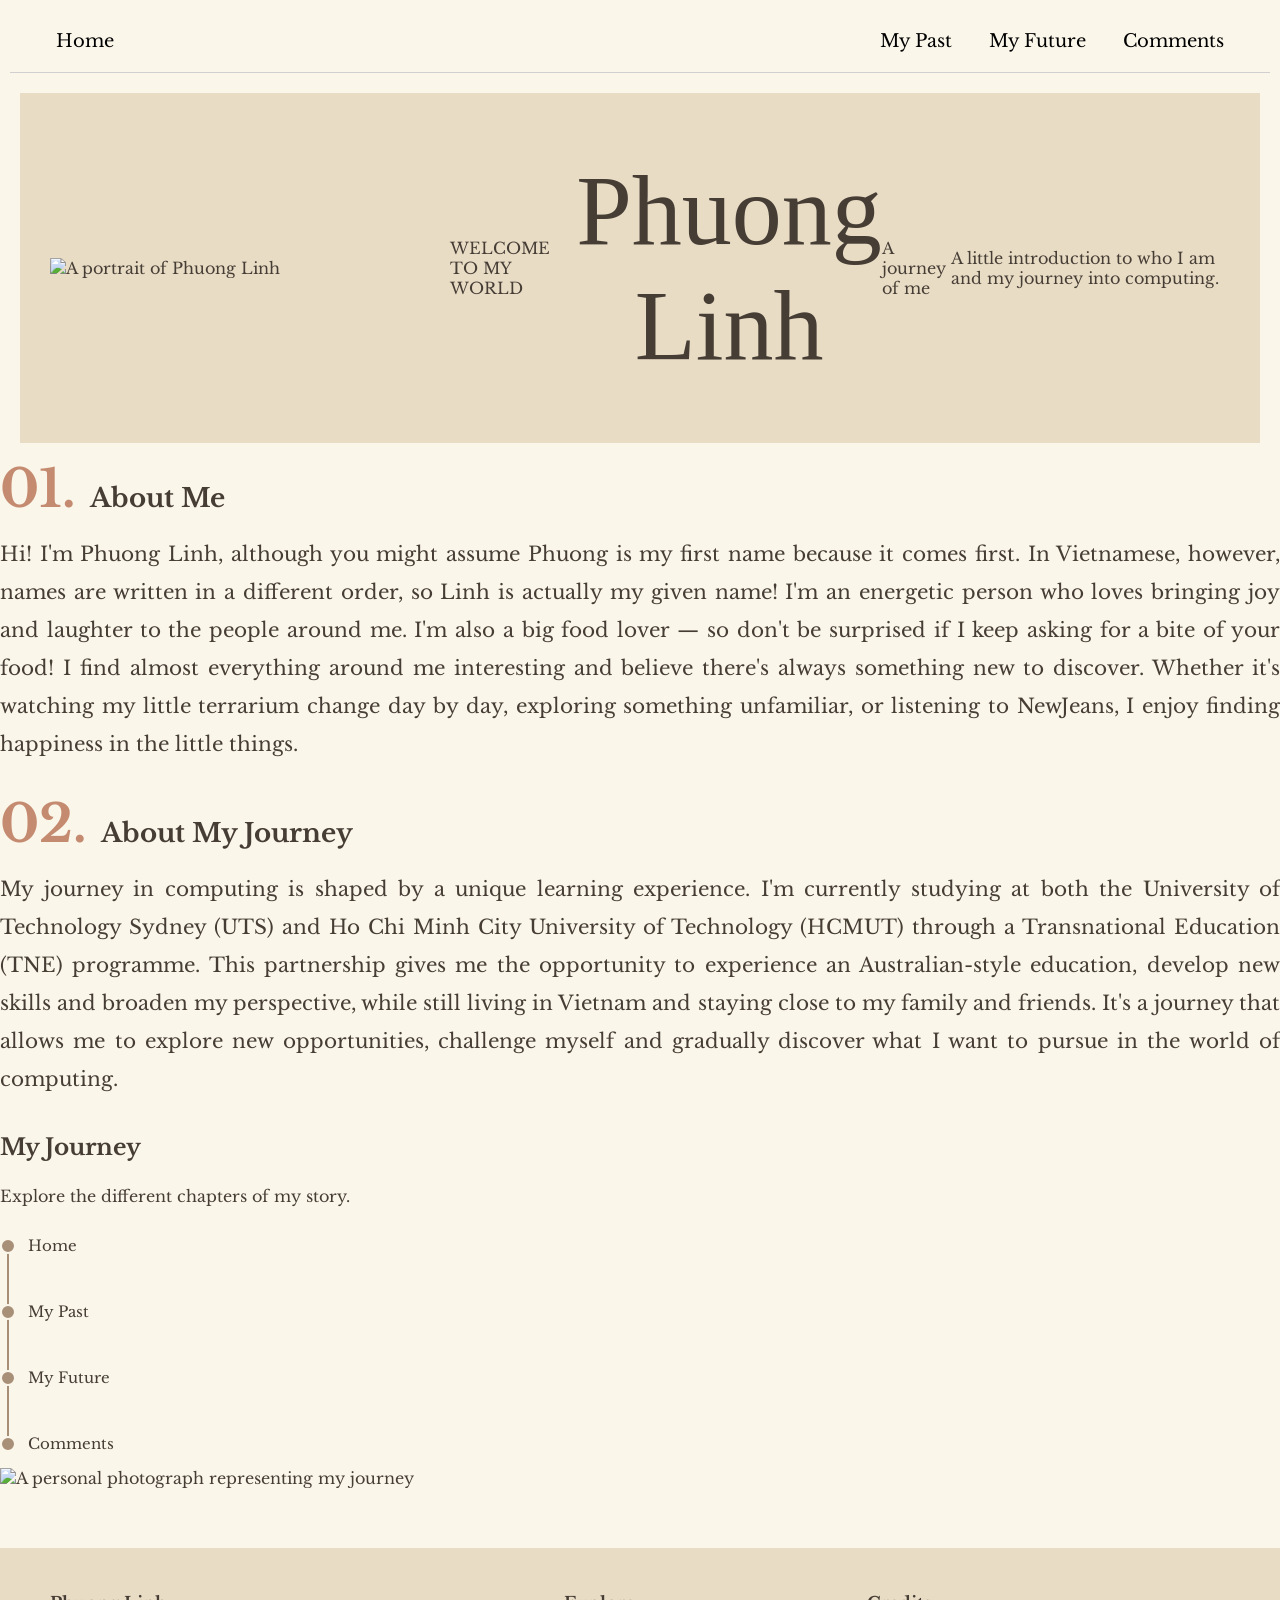
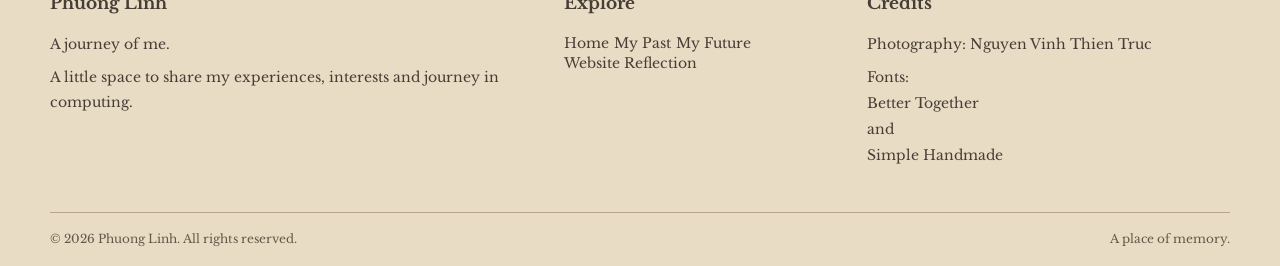
==== index.html @ 2fda26ba "Add files via upload" ====
<!DOCTYPE html>
<html lang="en">
<head>
  <meta charset="UTF-8">
  <meta name="viewport" content="width=device-width, initial-scale=1.0">
  <title>Phuong Linh | A Journey of Me</title>
  <link rel="stylesheet" href="websystems.css">
  <link href="https://fonts.googleapis.com/css2?family=Libre+Baskerville:wght@400;700&amp;display=swap" rel="stylesheet">
</head>

<body>

  <nav class="navbar">
    <a class="nav-home" href="index.html">Home</a>
    <div class="nav-links">
      <a href="past.html">My Past</a>
      <a href="future.html">My Future</a>
      <a href="comments.html">Comments</a>
    </div>
  </nav>

  <header class="cover home-cover">
    <div class="cover-image">
      <img src="image/me.png" alt="A portrait of Phuong Linh">
    </div>
    <div class="cover-text">
      <p class="cover-eyebrow">WELCOME TO MY WORLD</p>
      <h1 id="cover-name">Phuong Linh</h1>
      <p class="cover-subtitle">A journey of me</p>
      <p class="cover-description">A little introduction to who I am and my journey into computing.</p>
    </div>
  </header>

  <main class="page-layout">

    <div class="main-content">

      <section class="me" id="about-me">
        <h2><span class="section-number">01.</span> About Me</h2>
        <p>
          Hi! I'm Phuong Linh, although you might assume Phuong is my first
          name because it comes first. In Vietnamese, however, names are
          written in a different order, so Linh is actually my given name!
          I'm an energetic person who loves bringing joy and laughter to
          the people around me. I'm also a big food lover — so don't be
          surprised if I keep asking for a bite of your food! I find almost
          everything around me interesting and believe there's always
          something new to discover. Whether it's watching my little
          terrarium change day by day, exploring something unfamiliar, or
          listening to NewJeans, I enjoy finding happiness in the little
          things.
        </p>
      </section>

      <section class="me" id="about-my-journey">
        <h2><span class="section-number">02.</span> About My Journey</h2>
        <p>
          My journey in computing is shaped by a unique learning experience.
          I'm currently studying at both the University of Technology
          Sydney (UTS) and Ho Chi Minh City University of Technology
          (HCMUT) through a Transnational Education (TNE) programme.
          This partnership gives me the opportunity to experience an
          Australian-style education, develop new skills and broaden my
          perspective, while still living in Vietnam and staying close to
          my family and friends. It's a journey that allows me to explore
          new opportunities, challenge myself and gradually discover what
          I want to pursue in the world of computing.
        </p>
      </section>

    </div>

    <aside class="journey">
      <h2>My Journey</h2>
      <p class="journey-intro">Explore the different chapters of my story.</p>

      <div class="timeline">

        <a class="timeline-item active" href="index.html">
          <span class="dot"></span>
          <span class="timeline-text">Home</span>
        </a>

        <a class="timeline-item" href="past.html">
          <span class="dot"></span>
          <span class="timeline-text">My Past</span>
        </a>

        <a class="timeline-item" href="future.html">
          <span class="dot"></span>
          <span class="timeline-text">My Future</span>
        </a>

        <a class="timeline-item" href="comments.html">
          <span class="dot"></span>
          <span class="timeline-text">Comments</span>
        </a>

      </div>

      <img class="journey-image" src="image/another-me.jpg" alt="A personal photograph representing my journey">
    </aside>

  </main>

  <footer class="site-footer">
    <div class="footer-content">

      <div class="footer-about">
        <h3>Phuong Linh</h3>
        <p class="footer-tagline">A journey of me.</p>
        <p>A little space to share my experiences, interests and journey in computing.</p>
      </div>

      <div class="footer-links">
        <h3>Explore</h3>
        <a href="index.html">Home</a>
        <a href="past.html">My Past</a>
        <a href="future.html">My Future</a>
        <a href="comments.html">Website Reflection</a>
      </div>

      <div class="footer-credits">
        <h3>Credits</h3>
        <p>Photography: Nguyen Vinh Thien Truc</p>
        <p>Fonts:
          <a href="https://www.dafont.com/better-together-script.charmap?f=0" target="_blank" rel="noopener noreferrer">Better Together</a>
          and
          <a href="https://www.dafont.com/simple-handmade-2.font?text=a+journey+of+me&amp;back=theme" target="_blank" rel="noopener noreferrer">Simple Handmade</a>
        </p>
      </div>

    </div>

    <div class="footer-bottom">
      <p>© 2026 Phuong Linh. All rights reserved.</p>
      <p>A place of memory.</p>
    </div>
  </footer>

</body>
</html>
---- websystems.css ----
/* Fonts */

@font-face {
  font-family: 'BetterTogether';
  src: url('font/BetterTogetherScript.ttf') format('truetype');
  font-weight: normal;
}

@font-face {
  font-family: 'SimpleHandmade';
  src: url('font/SimpleHandmade.otf') format('opentype');
  font-weight: normal;
}


/* Global */

* {
  box-sizing: border-box;
}

html {
  scroll-behavior: smooth;
  scroll-padding-top: 110px;
}

body {
  margin: 0;
  background: #FAF6EA;
  color: #463D35;
  font-family: 'Libre Baskerville', serif;
}


/* Navigation */

.navbar {
  position: sticky;
  top: 0;
  z-index: 1000;
  display: flex;
  justify-content: space-between;
  align-items: center;
  margin: 10px;
  padding: 10px 30px;
  border-bottom: 1px solid #D0D0D0;
  background: #FAF6EA;
}

.left-nav,
.right-nav {
  display: flex;
  align-items: center;
}

.right-nav {
  gap: 25px;
}

.navbar a {
  padding: 10px 16px;
  border-radius: 20px;
  color: #000;
  font-size: 18px;
  text-decoration: none;
  transition: background-color 0.3s, color 0.3s;
}

.left-nav a {
  background: #E8DCC5;
}

.navbar a:hover {
  background: #C58B70;
  color: #FFF;
}


/* Covers */

.cover {
  position: relative;
  display: grid;
  grid-template-columns: 360px 1fr;
  align-items: center;
  gap: 40px;
  min-height: 350px;
  margin: 20px;
  padding: 30px;
  background: #E8DCC5;
}

.cover-img {
  width: 260px;
  min-height: 290px;
}

#cover-img {
  position: absolute;
  top: 30px;
  left: 30px;
  z-index: 2;
  display: block;
  width: 300px;
  height: auto;
  object-fit: cover;
}

.cover-text {
  display: flex;
  justify-content: center;
  align-items: center;
  min-width: 0;
}

.cover-title-group {
  width: max-content;
}

#cover-name {
  margin: 0;
  color: #463D35;
  font-family: 'BetterTogether', cursive;
  font-size: 100px;
  font-weight: normal;
  text-align: center;
}

.cover-title-group p {
  margin: 8px 0 0;
  color: #8F7965;
  font-family: 'SimpleHandmade', serif;
  font-size: 25px;
  text-align: right;
}


/* Inner Covers */

.past-cover {
  display: flex;
  flex-direction: column;
  justify-content: space-between;
  gap: 25px;
  min-height: 300px;
  padding: 30px 45px;
}

.past-cover-top,
.past-cover-bottom {
  display: flex;
  justify-content: space-between;
  align-items: center;
  color: #8F7965;
  font-size: 16px;
  letter-spacing: 1.5px;
}

.past-cover-text {
  padding: 15px 0;
  text-align: center;
}

#past-title {
  margin: 0;
  color: #463D35;
  font-family: 'BetterTogether', cursive;
  font-size: 85px;
  font-weight: normal;
}

.past-cover-text p {
  margin: 5px 0 0;
  color: #8F7965;
  font-family: 'SimpleHandmade', serif;
  font-size: 25px;
}


/* Main Layout */

.content,
.past-content,
.future-content,
.comments-content {
  display: grid;
  grid-template-columns: 1.6fr 0.7fr;
  align-items: start;
  gap: 60px;
  margin: 45px 20px;
  padding: 20px 30px;
}

.journey {
  position: sticky;
  top: 100px;
  align-self: start;
  min-width: 0;
}


/* Headings */

.me h2,
.past-section h2,
.future-section h2,
.comments-section h2 {
  display: flex;
  align-items: baseline;
  gap: 14px;
  margin: 0 0 20px;
  font-size: 26px;
  font-weight: 700;
}

.section-number {
  color: #C58B70;
  font-size: 52px;
  font-weight: 700;
  line-height: 1;
}

.second-number {
  color: #8F7965;
}


/* Scrolling */

section[id] {
  scroll-margin-top: 110px;
}


/* Text */

.me p {
  margin-bottom: 35px;
  font-size: 20px;
  line-height: 1.9;
  text-align: justify;
}

.past-section,
.future-section,
.comments-section {
  margin-bottom: 65px;
}

.past-section p,
.future-section p,
.comments-section p {
  margin-bottom: 25px;
  font-size: 18px;
  line-height: 1.9;
  text-align: justify;
}


/* Timeline */

.journey h2 {
  margin: 0 0 25px;
  font-size: 23px;
  font-weight: 700;
}

.timeline {
  position: relative;
  z-index: 1;
  display: flex;
  flex-direction: column;
  gap: 18px;
  width: 100%;
  max-width: 240px;
}

.timeline::before {
  position: absolute;
  top: 24px;
  bottom: 24px;
  left: 7px;
  width: 2px;
  background: #A88F78;
  content: '';
}

.timeline-item {
  position: relative;
  display: flex;
  align-items: center;
  gap: 12px;
  min-height: 48px;
  color: #463D35;
  font-size: 14px;
  text-decoration: none;
}

.dot {
  flex: 0 0 16px;
  width: 16px;
  height: 16px;
  border: 2px solid #FAF6EA;
  border-radius: 50%;
  background: #A88F78;
  transition: background-color 0.3s;
}

.timeline-text {
  color: inherit;
  font-size: 15px;
  font-weight: 400;
  line-height: 1.6;
  overflow-wrap: anywhere;
  transition: color 0.3s;
}

.timeline-item:hover .dot {
  background: #C58B70;
}

.timeline-item:hover .timeline-text {
  color: #C58B70;
  text-shadow: 0.3px 0 currentColor, -0.3px 0 currentColor;
}


/* Side Image */

.timeline-photo {
  display: block;
  width: 100%;
  max-width: 260px;
  height: auto;
  margin-top: 35px;
  object-fit: cover;
}


/* Tables */

.past-table-wrap,
.comments-table-wrap {
  width: 100%;
  margin: 25px 0;
  overflow-x: auto;
}

.past-table,
.comments-table {
  width: 100%;
  border-collapse: collapse;
  text-align: left;
}

.past-table {
  font-size: 15px;
}

.comments-table {
  font-size: 14px;
}

.past-table th,
.comments-table th {
  padding: 14px;
  background: #E8DCC5;
  color: #463D35;
  font-weight: 700;
  vertical-align: top;
}

.past-table td,
.comments-table td {
  padding: 14px;
  border-bottom: 1px solid #D8CBB8;
  line-height: 1.7;
  vertical-align: top;
}

.past-table tbody tr:hover,
.comments-table tbody tr:hover {
  background: #F1E9DA;
}


/* Lists */

.past-list,
.future-list,
.comments-list {
  margin: 20px 0;
  padding-left: 25px;
}

.past-list li,
.future-list li,
.comments-list li {
  margin-bottom: 12px;
  padding-left: 8px;
  font-size: 18px;
  line-height: 1.8;
}

.past-list li::marker,
.future-list li::marker,
.comments-list li::marker {
  color: #C58B70;
}


/* Code */

.comments-table code,
.comments-section p code,
.comments-list code {
  display: inline-block;
  padding: 3px 7px;
  border-radius: 4px;
  background: #E8DCC5;
  color: #463D35;
  font-family: monospace;
  font-size: 13px;
  font-weight: 700;
  overflow-wrap: anywhere;
}


/* Colour Codes */

.colour-table td:nth-child(2) code {
  padding: 5px 9px;
  border: 1px solid #D8CBB8;
}

.colour-table tbody tr:nth-child(1) td:nth-child(2) code {
  background: #FAF6EA;
  color: #463D35;
}

.colour-table tbody tr:nth-child(2) td:nth-child(2) code {
  background: #E8DCC5;
  color: #463D35;
}

.colour-table tbody tr:nth-child(3) td:nth-child(2) code {
  background: #463D35;
  color: #FFF;
}

.colour-table tbody tr:nth-child(4) td:nth-child(2) code {
  background: #C58B70;
  color: #FFF;
}

.colour-swatch {
  display: inline-block;
  width: 15px;
  height: 15px;
  margin-right: 7px;
  border: 1px solid #D8CBB8;
  border-radius: 3px;
  vertical-align: middle;
}

.colour-swatch.cream {
  background: #FAF6EA;
}

.colour-swatch.beige {
  background: #E8DCC5;
}

.colour-swatch.brown {
  background: #463D35;
}

.colour-swatch.terracotta {
  background: #C58B70;
}


/* Typography */

.font-better {
  display: inline;
  margin: 0;
  padding: 0;
  color: #C58B70;
  font-family: 'BetterTogether', cursive;
  font-size: 30px;
  font-weight: normal;
  letter-spacing: 1px;
}

.font-better::before,
.font-better::after {
  content: none;
  display: none;
}

.font-simplehandmade {
  color: #8F7965;
  font-family: 'SimpleHandmade', cursive;
  font-size: 1.15em;
  font-weight: normal;
}


/* Cards */

.card-grid,
.comparison-grid {
  display: grid;
  grid-template-columns: repeat(2, minmax(0, 1fr));
  gap: 18px;
  margin: 25px 0;
}

.info-card,
.comparison-card {
  padding: 22px;
  border: 1px solid #D8CBB8;
  border-radius: 8px;
  background: #F1E9DA;
}

.info-card h3,
.comparison-card h3 {
  margin: 0 0 12px;
  font-size: 18px;
}

.info-card p,
.comparison-card p {
  margin: 0;
  font-size: 15px;
  line-height: 1.8;
}

.comparison-card.after {
  background: #E8DCC5;
}


/* Quotes */

.quote-box {
  margin: 30px 0;
  padding: 20px 25px;
  border-left: 4px solid #C58B70;
  background: #F1E9DA;
  font-size: 18px;
  line-height: 1.8;
}

.quote-box p {
  margin: 0;
}


/* Process */

.process-list {
  margin: 25px 0;
  padding: 0;
  list-style: none;
  counter-reset: process;
}

.process-list li {
  position: relative;
  margin-bottom: 18px;
  padding: 15px 18px 15px 55px;
  border: 1px solid #D8CBB8;
  border-radius: 8px;
  background: #F1E9DA;
  font-size: 16px;
  line-height: 1.7;
  counter-increment: process;
}

.process-list li::before {
  position: absolute;
  top: 50%;
  left: 17px;
  display: flex;
  justify-content: center;
  align-items: center;
  width: 25px;
  height: 25px;
  border-radius: 50%;
  background: #C58B70;
  color: #FFF;
  font-size: 13px;
  font-weight: 700;
  content: counter(process);
  transform: translateY(-50%);
}


/* Expandable */

.expandable {
  margin: 18px 0;
  border: 1px solid #D8CBB8;
  border-radius: 8px;
  background: #F1E9DA;
}

.expandable summary {
  padding: 15px 18px;
  color: #463D35;
  font-weight: 700;
  cursor: pointer;
}

.expandable p {
  margin: 0;
  padding: 0 18px 18px;
  font-size: 15px;
  line-height: 1.8;
}


/* Comments */

.comments-subheading {
  margin: 30px 0 12px;
  font-size: 19px;
}


/* Footer */

.site-footer {
  margin-top: 60px;
  padding: 45px 50px 20px;
  background: #E8DCC5;
  color: #463D35;
}

.footer-content {
  display: grid;
  grid-template-columns: 1.5fr 0.8fr 1.2fr;
  align-items: start;
  gap: 60px;
  max-width: 1200px;
  margin: auto;
}

.footer-content h2 {
  margin: 0 0 10px;
  font-family: 'BetterTogether', cursive;
  font-size: 36px;
  font-weight: normal;
}

.footer-content h3 {
  margin: 0 0 18px;
  font-size: 17px;
}

.footer-content p {
  margin: 8px 0;
  font-size: 14px;
  line-height: 1.8;
}

.footer-links ul {
  margin: 0;
  padding: 0;
  list-style: none;
}

.footer-links li {
  margin-bottom: 12px;
}

.footer-links a,
.footer-credits a {
  color: #463D35;
  font-size: 14px;
  text-decoration: none;
  transition: color 0.3s;
}

.footer-links a:hover,
.footer-credits a:hover {
  color: #C58B70;
}

.footer-credits {
  text-align: left;
}

.credit-group {
  margin-bottom: 20px;
}

.credit-group p {
  margin: 4px 0;
}

.credit-group .credit-heading {
  font-weight: 700;
}

.footer-credits a {
  display: block;
  line-height: 1.9;
}


/* Footer Bottom */

.footer-bottom {
  display: flex;
  justify-content: space-between;
  gap: 15px;
  max-width: 1200px;
  margin: 35px auto 0;
  padding-top: 18px;
  border-top: 1px solid #B9A58C;
}

.footer-bottom p {
  margin: 0;
  color: #665849;
  font-size: 12px;
}


/* Responsive */

@media (max-width: 700px) {

  .navbar {
    padding: 10px 15px;
  }

  .right-nav {
    gap: 8px;
  }

  .navbar a {
    padding: 8px 10px;
    font-size: 14px;
  }

  .cover {
    grid-template-columns: 1fr;
    gap: 20px;
    text-align: center;
  }

  .cover-img {
    max-width: 260px;
    margin: auto;
  }

  #cover-name {
    font-size: 56px;
  }

  .cover-title-group {
    width: 100%;
  }

  .past-cover {
    min-height: 260px;
    padding: 25px;
  }

  .past-cover-top,
  .past-cover-bottom {
    gap: 12px;
    font-size: 10px;
  }

  #past-title {
    font-size: 60px;
  }

  .past-cover-text p {
    font-size: 17px;
  }

  .content,
  .past-content,
  .future-content,
  .comments-content {
    grid-template-columns: 1fr;
    gap: 40px;
    padding: 20px;
  }

  .journey {
    position: static;
  }

  .me h2,
  .past-section h2,
  .future-section h2,
  .comments-section h2 {
    font-size: 22px;
  }

  .section-number {
    font-size: 40px;
  }

  .me p,
  .past-section p,
  .future-section p,
  .comments-section p,
  .past-list li,
  .future-list li,
  .comments-list li {
    font-size: 16px;
  }

  .past-table {
    min-width: 600px;
  }

  .comments-table {
    min-width: 520px;
  }

  .card-grid,
  .comparison-grid {
    grid-template-columns: 1fr;
  }

  .font-better {
    font-size: 32px;
  }

  .footer-content {
    grid-template-columns: 1fr;
    gap: 30px;
  }

  .site-footer {
    padding: 35px 25px 20px;
  }

  .footer-bottom {
    flex-direction: column;
  }
}
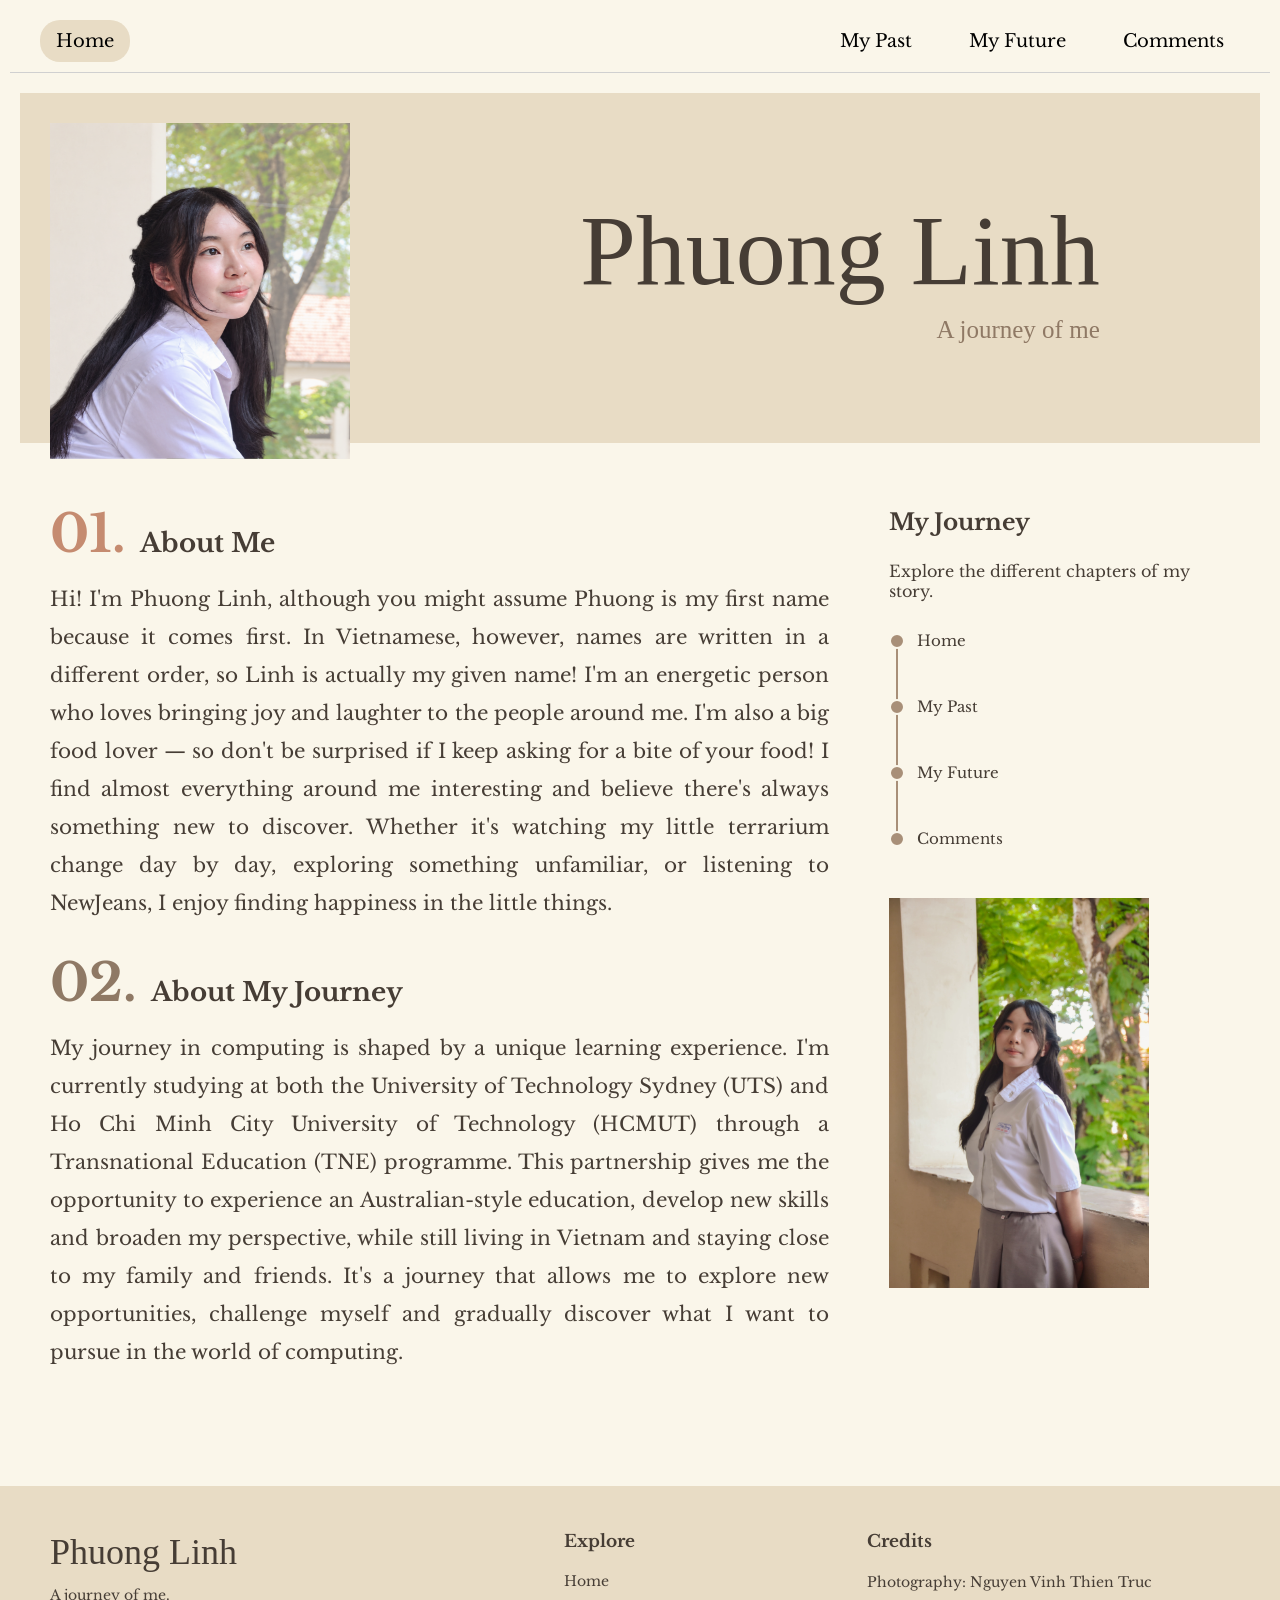
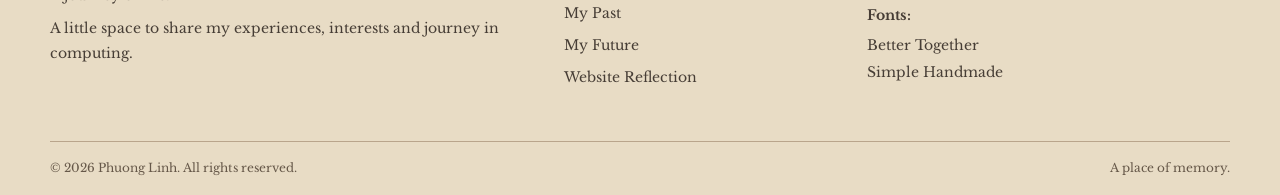
==== commit 8c97dcd4: "Update index.html" ====
--- a/index.html
+++ b/index.html
@@ -5,39 +5,58 @@
   <meta charset="UTF-8">
   <meta name="viewport" content="width=device-width, initial-scale=1.0">
   <title>Phuong Linh | A Journey of Me</title>
+
   <link rel="stylesheet" href="websystems.css">
+
+  <link rel="preconnect" href="https://fonts.googleapis.com">
+  <link rel="preconnect" href="https://fonts.gstatic.com" crossorigin>
   <link href="https://fonts.googleapis.com/css2?family=Libre+Baskerville:wght@400;700&amp;display=swap" rel="stylesheet">
 </head>
 
 <body>
 
+  <!-- Navigation -->
   <nav class="navbar">
-    <a class="nav-home" href="index.html">Home</a>
-    <div class="nav-links">
+    <div class="left-nav">
+      <a href="index.html">Home</a>
+    </div>
+
+    <div class="right-nav">
       <a href="past.html">My Past</a>
       <a href="future.html">My Future</a>
       <a href="comments.html">Comments</a>
     </div>
   </nav>
 
-  <header class="cover home-cover">
-    <div class="cover-image">
-      <img src="image/me.png" alt="A portrait of Phuong Linh">
-    </div>
+
+  <!-- Home Cover -->
+  <header class="cover">
+
+    <div class="cover-img">
+      <img id="cover-img" src="image/me.png" alt="A portrait of Phuong Linh">
+    </div>
+
     <div class="cover-text">
-      <p class="cover-eyebrow">WELCOME TO MY WORLD</p>
-      <h1 id="cover-name">Phuong Linh</h1>
-      <p class="cover-subtitle">A journey of me</p>
-      <p class="cover-description">A little introduction to who I am and my journey into computing.</p>
-    </div>
+      <div class="cover-title-group">
+        <h1 id="cover-name">Phuong Linh</h1>
+        <p>A journey of me</p>
+      </div>
+    </div>
+
   </header>
 
-  <main class="page-layout">
+
+  <!-- Main Content -->
+  <main class="content">
 
     <div class="main-content">
 
       <section class="me" id="about-me">
-        <h2><span class="section-number">01.</span> About Me</h2>
+        <h2>
+          <span class="section-number">01.</span>
+          About Me
+        </h2>
+
         <p>
           Hi! I'm Phuong Linh, although you might assume Phuong is my first
           name because it comes first. In Vietnamese, however, names are
@@ -53,8 +72,13 @@
         </p>
       </section>
 
+
       <section class="me" id="about-my-journey">
-        <h2><span class="section-number">02.</span> About My Journey</h2>
+        <h2>
+          <span class="section-number second-number">02.</span>
+          About My Journey
+        </h2>
+
         <p>
           My journey in computing is shaped by a unique learning experience.
           I'm currently studying at both the University of Technology
@@ -71,13 +95,17 @@
 
     </div>
 
+
+    <!-- Journey Timeline -->
     <aside class="journey">
+
       <h2>My Journey</h2>
-      <p class="journey-intro">Explore the different chapters of my story.</p>
+
+      <p>Explore the different chapters of my story.</p>
 
       <div class="timeline">
 
-        <a class="timeline-item active" href="index.html">
+        <a class="timeline-item" href="index.html">
           <span class="dot"></span>
           <span class="timeline-text">Home</span>
         </a>
@@ -99,44 +127,77 @@
 
       </div>
 
-      <img class="journey-image" src="image/another-me.jpg" alt="A personal photograph representing my journey">
+      <img
+        class="timeline-photo"
+        src="image/another-me.jpg"
+        alt="A personal photograph representing my journey">
+
     </aside>
 
   </main>
 
+
+  <!-- Footer -->
   <footer class="site-footer">
+
     <div class="footer-content">
 
       <div class="footer-about">
-        <h3>Phuong Linh</h3>
-        <p class="footer-tagline">A journey of me.</p>
-        <p>A little space to share my experiences, interests and journey in computing.</p>
-      </div>
+        <h2>Phuong Linh</h2>
+        <p>A journey of me.</p>
+        <p>
+          A little space to share my experiences, interests and journey
+          in computing.
+        </p>
+      </div>
+
 
       <div class="footer-links">
         <h3>Explore</h3>
-        <a href="index.html">Home</a>
-        <a href="past.html">My Past</a>
-        <a href="future.html">My Future</a>
-        <a href="comments.html">Website Reflection</a>
-      </div>
+
+        <ul>
+          <li><a href="index.html">Home</a></li>
+          <li><a href="past.html">My Past</a></li>
+          <li><a href="future.html">My Future</a></li>
+          <li><a href="comments.html">Website Reflection</a></li>
+        </ul>
+      </div>
+
 
       <div class="footer-credits">
         <h3>Credits</h3>
+
         <p>Photography: Nguyen Vinh Thien Truc</p>
-        <p>Fonts:
-          <a href="https://www.dafont.com/better-together-script.charmap?f=0" target="_blank" rel="noopener noreferrer">Better Together</a>
-          and
-          <a href="https://www.dafont.com/simple-handmade-2.font?text=a+journey+of+me&amp;back=theme" target="_blank" rel="noopener noreferrer">Simple Handmade</a>
-        </p>
-      </div>
-
-    </div>
-
+
+        <div class="credit-group">
+          <p class="credit-heading">Fonts:</p>
+
+          <a
+            href="https://www.dafont.com/better-together-script.charmap?f=0"
+            target="_blank"
+            rel="noopener noreferrer">
+            Better Together
+          </a>
+
+          <a
+            href="https://www.dafont.com/simple-handmade-2.font?text=a+journey+of+me&amp;back=theme"
+            target="_blank"
+            rel="noopener noreferrer">
+            Simple Handmade
+          </a>
+        </div>
+
+      </div>
+
+    </div>
+
+
+    <!-- Footer Bottom -->
     <div class="footer-bottom">
       <p>© 2026 Phuong Linh. All rights reserved.</p>
       <p>A place of memory.</p>
     </div>
+
   </footer>
 
 </body>
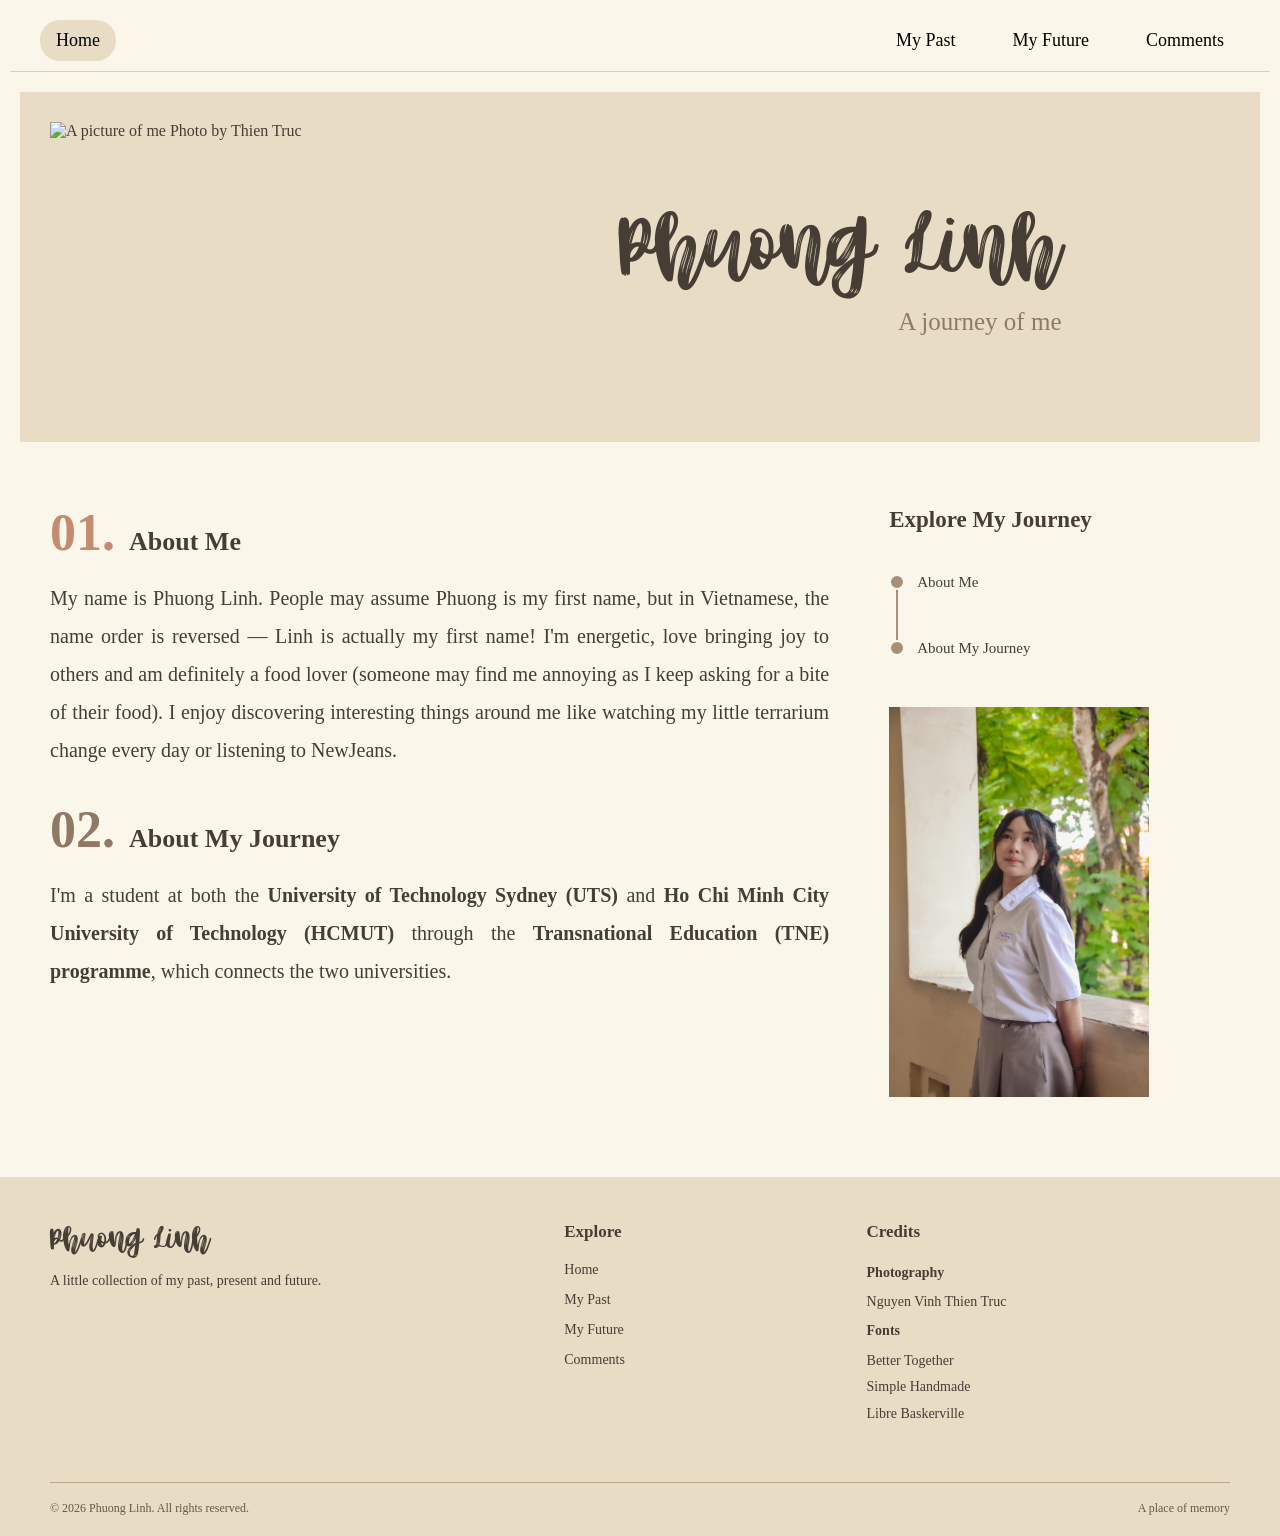
==== commit 73e06af5: "Refactor index.html for clarity and updates" ====
--- a/index.html
+++ b/index.html
@@ -1,21 +1,14 @@
-
 <!DOCTYPE html>
 <html lang="en">
 <head>
   <meta charset="UTF-8">
   <meta name="viewport" content="width=device-width, initial-scale=1.0">
-  <title>Phuong Linh | A Journey of Me</title>
-
+  <title>Linh's Journey</title>
   <link rel="stylesheet" href="websystems.css">
-
-  <link rel="preconnect" href="https://fonts.googleapis.com">
-  <link rel="preconnect" href="https://fonts.gstatic.com" crossorigin>
-  <link href="https://fonts.googleapis.com/css2?family=Libre+Baskerville:wght@400;700&amp;display=swap" rel="stylesheet">
 </head>
 
 <body>
 
-  <!-- Navigation -->
   <nav class="navbar">
     <div class="left-nav">
       <a href="index.html">Home</a>
@@ -28,12 +21,9 @@
     </div>
   </nav>
 
-
-  <!-- Home Cover -->
   <header class="cover">
-
     <div class="cover-img">
-      <img id="cover-img" src="image/me.png" alt="A portrait of Phuong Linh">
+      <img id="cover-img" src="image/me.jpg" alt="A picture of me Photo by Thien Truc">
     </div>
 
     <div class="cover-text">
@@ -42,11 +32,8 @@
         <p>A journey of me</p>
       </div>
     </div>
-
   </header>
 
-
-  <!-- Main Content -->
   <main class="content">
 
     <div class="main-content">
@@ -58,20 +45,15 @@
         </h2>
 
         <p>
-          Hi! I'm Phuong Linh, although you might assume Phuong is my first
-          name because it comes first. In Vietnamese, however, names are
-          written in a different order, so Linh is actually my given name!
-          I'm an energetic person who loves bringing joy and laughter to
-          the people around me. I'm also a big food lover — so don't be
-          surprised if I keep asking for a bite of your food! I find almost
-          everything around me interesting and believe there's always
-          something new to discover. Whether it's watching my little
-          terrarium change day by day, exploring something unfamiliar, or
-          listening to NewJeans, I enjoy finding happiness in the little
-          things.
+          My name is Phuong Linh. People may assume Phuong is my first name,
+          but in Vietnamese, the name order is reversed — Linh is actually
+          my first name! I'm energetic, love bringing joy to others and am
+          definitely a food lover (someone may find me annoying as I keep asking for a bite of their food). I enjoy discovering interesting things around me like
+          watching my little terrarium change every day or listening to
+          NewJeans.
         </p>
+
       </section>
-
 
       <section class="me" id="about-my-journey">
         <h2>
@@ -80,122 +62,92 @@
         </h2>
 
         <p>
-          My journey in computing is shaped by a unique learning experience.
-          I'm currently studying at both the University of Technology
-          Sydney (UTS) and Ho Chi Minh City University of Technology
-          (HCMUT) through a Transnational Education (TNE) programme.
-          This partnership gives me the opportunity to experience an
-          Australian-style education, develop new skills and broaden my
-          perspective, while still living in Vietnam and staying close to
-          my family and friends. It's a journey that allows me to explore
-          new opportunities, challenge myself and gradually discover what
-          I want to pursue in the world of computing.
+          I'm a student at both the
+          <strong class="school-uts">University of Technology Sydney (UTS)</strong>
+          and
+          <strong class="school-hcmut">Ho Chi Minh City University of Technology (HCMUT)</strong>
+          through the
+          <strong class="school-tne">Transnational Education (TNE) programme</strong>,
+          which connects the two universities.
         </p>
+
       </section>
 
     </div>
 
-
-    <!-- Journey Timeline -->
     <aside class="journey">
-
-      <h2>My Journey</h2>
-
-      <p>Explore the different chapters of my story.</p>
+      <h2>Explore My Journey</h2>
 
       <div class="timeline">
 
-        <a class="timeline-item" href="index.html">
+        <a class="timeline-item" href="#about-me">
           <span class="dot"></span>
-          <span class="timeline-text">Home</span>
+          <span class="timeline-text">About Me</span>
         </a>
 
-        <a class="timeline-item" href="past.html">
+        <a class="timeline-item" href="#about-my-journey">
           <span class="dot"></span>
-          <span class="timeline-text">My Past</span>
-        </a>
-
-        <a class="timeline-item" href="future.html">
-          <span class="dot"></span>
-          <span class="timeline-text">My Future</span>
-        </a>
-
-        <a class="timeline-item" href="comments.html">
-          <span class="dot"></span>
-          <span class="timeline-text">Comments</span>
+          <span class="timeline-text">About My Journey</span>
         </a>
 
       </div>
 
-      <img
-        class="timeline-photo"
-        src="image/another-me.jpg"
-        alt="A personal photograph representing my journey">
-
+      <img class="timeline-photo" src="image/another-me.jpg" alt="Another picture of me. Photo by Thien Truc">
     </aside>
 
   </main>
 
-
-  <!-- Footer -->
   <footer class="site-footer">
 
     <div class="footer-content">
 
       <div class="footer-about">
         <h2>Phuong Linh</h2>
-        <p>A journey of me.</p>
-        <p>
-          A little space to share my experiences, interests and journey
-          in computing.
-        </p>
+        <p>A little collection of my past, present and future.</p>
       </div>
-
 
       <div class="footer-links">
         <h3>Explore</h3>
-
         <ul>
           <li><a href="index.html">Home</a></li>
           <li><a href="past.html">My Past</a></li>
           <li><a href="future.html">My Future</a></li>
-          <li><a href="comments.html">Website Reflection</a></li>
+          <li><a href="comments.html">Comments</a></li>
         </ul>
       </div>
-
 
       <div class="footer-credits">
         <h3>Credits</h3>
 
-        <p>Photography: Nguyen Vinh Thien Truc</p>
+        <div class="credit-group">
+          <p><strong>Photography</strong></p>
+          <p>Nguyen Vinh Thien Truc</p>
 
-        <div class="credit-group">
-          <p class="credit-heading">Fonts:</p>
+          <p><strong>Fonts</strong></p>
 
-          <a
-            href="https://www.dafont.com/better-together-script.charmap?f=0"
-            target="_blank"
-            rel="noopener noreferrer">
+          <a href="https://www.dafont.com/better-together-script.charmap?f=0"
+             target="_blank" rel="noopener noreferrer">
             Better Together
           </a>
 
-          <a
-            href="https://www.dafont.com/simple-handmade-2.font?text=a+journey+of+me&amp;back=theme"
-            target="_blank"
-            rel="noopener noreferrer">
+          <a href="https://www.dafont.com/simple-handmade-2.font"
+             target="_blank" rel="noopener noreferrer">
             Simple Handmade
           </a>
+
+          <a href="https://fonts.google.com/specimen/Libre+Baskerville?preview.script=Latn"
+             target="_blank" rel="noopener noreferrer">
+            Libre Baskerville
+          </a>
+
         </div>
-
       </div>
 
     </div>
 
-
-    <!-- Footer Bottom -->
     <div class="footer-bottom">
       <p>© 2026 Phuong Linh. All rights reserved.</p>
-      <p>A place of memory.</p>
+      <p>A place of memory</p>
     </div>
 
   </footer>
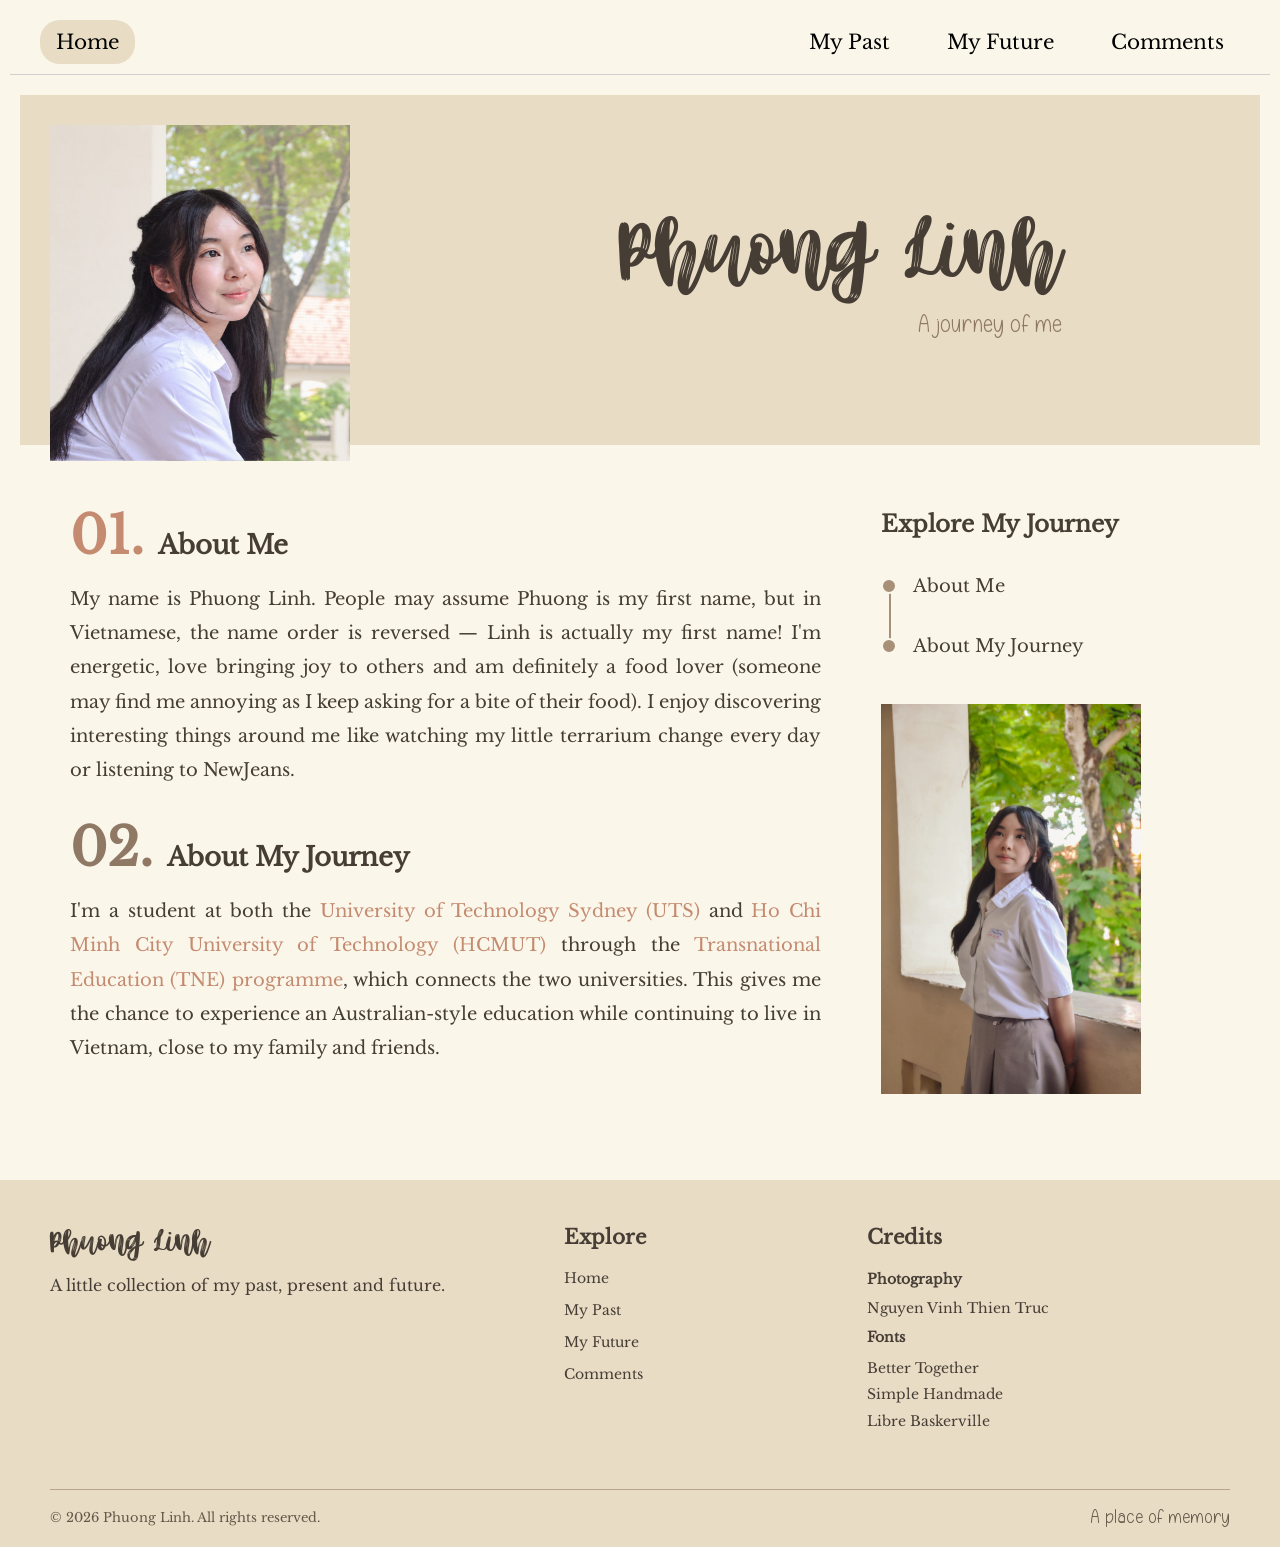
==== commit 5c395da4: "Update index.html" ====
--- a/index.html
+++ b/index.html
@@ -68,7 +68,7 @@
           <strong class="school-hcmut">Ho Chi Minh City University of Technology (HCMUT)</strong>
           through the
           <strong class="school-tne">Transnational Education (TNE) programme</strong>,
-          which connects the two universities.
+          which connects the two universities. This gives me the chance to experience an Australian-style education while continuing to live in Vietnam, close to my family and friends. 
         </p>
 
       </section>
--- a/websystems.css
+++ b/websystems.css
@@ -4,12 +4,21 @@
   font-family: 'BetterTogether';
   src: url('font/BetterTogetherScript.ttf') format('truetype');
   font-weight: normal;
+  font-style: normal;
 }
 
 @font-face {
   font-family: 'SimpleHandmade';
-  src: url('font/SimpleHandmade.otf') format('opentype');
+  src: url('font/SimpleHandmade.ttf') format('truetype');
   font-weight: normal;
+  font-style: normal;
+}
+
+@font-face {
+  font-family: 'LibreBaskerville';
+  src: url('font/LibreBaskerville.ttf') format('truetype');
+  font-weight: normal;
+  font-style: normal;
 }
 
 
@@ -21,16 +30,28 @@
 
 html {
   scroll-behavior: smooth;
-  scroll-padding-top: 110px;
 }
 
 body {
   margin: 0;
-  background: #FAF6EA;
-  color: #463D35;
-  font-family: 'Libre Baskerville', serif;
-}
-
+  background-color: #FAF6EA;
+  color: #463D35;
+  font-family: 'LibreBaskerville', Georgia, serif;
+}
+
+.brown-highlight {
+  color: #463D35;
+  font-weight: 700;
+}
+
+/* Schools */
+
+.school-uts,
+.school-hcmut,
+.school-tne {
+  color: #C58B70;
+  font-weight: 500;
+}
 
 /* Navigation */
 
@@ -44,7 +65,7 @@
   margin: 10px;
   padding: 10px 30px;
   border-bottom: 1px solid #D0D0D0;
-  background: #FAF6EA;
+  background-color: #FAF6EA;
 }
 
 .left-nav,
@@ -60,23 +81,23 @@
 .navbar a {
   padding: 10px 16px;
   border-radius: 20px;
-  color: #000;
-  font-size: 18px;
+  color: black;
+  font-size: 20px;
   text-decoration: none;
-  transition: background-color 0.3s, color 0.3s;
+  transition: all 0.3s ease;
 }
 
 .left-nav a {
-  background: #E8DCC5;
-}
-
-.navbar a:hover {
-  background: #C58B70;
-  color: #FFF;
-}
-
-
-/* Covers */
+  background-color: #E8DCC5;
+}
+
+.left-nav a:hover,
+.right-nav a:hover {
+  background-color: #C58B70;
+  color: white;
+}
+
+/* Cover */
 
 .cover {
   position: relative;
@@ -87,7 +108,8 @@
   min-height: 350px;
   margin: 20px;
   padding: 30px;
-  background: #E8DCC5;
+  overflow: visible;
+  background-color: #E8DCC5;
 }
 
 .cover-img {
@@ -134,49 +156,6 @@
   text-align: right;
 }
 
-
-/* Inner Covers */
-
-.past-cover {
-  display: flex;
-  flex-direction: column;
-  justify-content: space-between;
-  gap: 25px;
-  min-height: 300px;
-  padding: 30px 45px;
-}
-
-.past-cover-top,
-.past-cover-bottom {
-  display: flex;
-  justify-content: space-between;
-  align-items: center;
-  color: #8F7965;
-  font-size: 16px;
-  letter-spacing: 1.5px;
-}
-
-.past-cover-text {
-  padding: 15px 0;
-  text-align: center;
-}
-
-#past-title {
-  margin: 0;
-  color: #463D35;
-  font-family: 'BetterTogether', cursive;
-  font-size: 85px;
-  font-weight: normal;
-}
-
-.past-cover-text p {
-  margin: 5px 0 0;
-  color: #8F7965;
-  font-family: 'SimpleHandmade', serif;
-  font-size: 25px;
-}
-
-
 /* Main Layout */
 
 .content,
@@ -187,17 +166,18 @@
   grid-template-columns: 1.6fr 0.7fr;
   align-items: start;
   gap: 60px;
-  margin: 45px 20px;
+  max-width: 1200px;
+  margin: 45px auto;
   padding: 20px 30px;
 }
 
-.journey {
-  position: sticky;
-  top: 100px;
-  align-self: start;
+.me,
+.journey,
+.past-main,
+.future-main,
+.comments-main {
   min-width: 0;
 }
-
 
 /* Headings */
 
@@ -213,8 +193,16 @@
   font-weight: 700;
 }
 
+/* Section Links */
+
+section[id],
+h2[id] {
+  scroll-margin-top: 100px;
+}
+
 .section-number {
   color: #C58B70;
+  font-family: 'LibreBaskerville', Georgia, serif;
   font-size: 52px;
   font-weight: 700;
   line-height: 1;
@@ -224,28 +212,16 @@
   color: #8F7965;
 }
 
-
-/* Scrolling */
-
-section[id] {
-  scroll-margin-top: 110px;
-}
-
-
-/* Text */
+/* Homepage Text */
 
 .me p {
   margin-bottom: 35px;
-  font-size: 20px;
+  font-size: 18px;
   line-height: 1.9;
   text-align: justify;
 }
 
-.past-section,
-.future-section,
-.comments-section {
-  margin-bottom: 65px;
-}
+/* Page Text */
 
 .past-section p,
 .future-section p,
@@ -256,8 +232,13 @@
   text-align: justify;
 }
 
-
-/* Timeline */
+/* Journey Sidebar */
+
+.journey {
+  position: sticky;
+  top: 100px;
+  align-self: start;
+}
 
 .journey h2 {
   margin: 0 0 25px;
@@ -265,23 +246,25 @@
   font-weight: 700;
 }
 
+/* Timeline */
+
 .timeline {
   position: relative;
-  z-index: 1;
   display: flex;
   flex-direction: column;
-  gap: 18px;
+  gap: 38px;
   width: 100%;
-  max-width: 240px;
+  max-width: 220px;
+  padding: 12px 0;
 }
 
 .timeline::before {
   position: absolute;
-  top: 24px;
-  bottom: 24px;
-  left: 7px;
+  top: 18px;
+  bottom: 18px;
+  left: 8px;
   width: 2px;
-  background: #A88F78;
+  background-color: #A88F78;
   content: '';
 }
 
@@ -289,43 +272,45 @@
   position: relative;
   display: flex;
   align-items: center;
-  gap: 12px;
-  min-height: 48px;
-  color: #463D35;
-  font-size: 14px;
+  gap: 16px;
+  color: #463D35;
   text-decoration: none;
 }
 
 .dot {
-  flex: 0 0 16px;
-  width: 16px;
-  height: 16px;
+  flex-shrink: 0;
+  width: 12px;
+  height: 12px;
   border: 2px solid #FAF6EA;
   border-radius: 50%;
-  background: #A88F78;
-  transition: background-color 0.3s;
+  background-color: #A88F78;
+  box-sizing: content-box;
+  transition: background-color 0.3s ease;
 }
 
 .timeline-text {
   color: inherit;
-  font-size: 15px;
-  font-weight: 400;
-  line-height: 1.6;
-  overflow-wrap: anywhere;
-  transition: color 0.3s;
-}
-
-.timeline-item:hover .dot {
-  background: #C58B70;
-}
-
-.timeline-item:hover .timeline-text {
+  font-family: 'LibreBaskerville', Georgia, serif;
+  font-size: 18px;
+  white-space: nowrap;
+  transition: color 0.3s ease;
+}
+
+.timeline-item:hover .dot,
+.timeline-item.active .dot {
+  background-color: #C58B70;
+}
+
+.timeline-item:hover .timeline-text,
+.timeline-item.active .timeline-text {
   color: #C58B70;
-  text-shadow: 0.3px 0 currentColor, -0.3px 0 currentColor;
-}
-
-
-/* Side Image */
+}
+
+.timeline-item.active .timeline-text {
+  font-weight: 700;
+}
+
+/* Sidebar Image */
 
 .timeline-photo {
   display: block;
@@ -336,307 +321,12 @@
   object-fit: cover;
 }
 
-
-/* Tables */
-
-.past-table-wrap,
-.comments-table-wrap {
-  width: 100%;
-  margin: 25px 0;
-  overflow-x: auto;
-}
-
-.past-table,
-.comments-table {
-  width: 100%;
-  border-collapse: collapse;
-  text-align: left;
-}
-
-.past-table {
-  font-size: 15px;
-}
-
-.comments-table {
-  font-size: 14px;
-}
-
-.past-table th,
-.comments-table th {
-  padding: 14px;
-  background: #E8DCC5;
-  color: #463D35;
-  font-weight: 700;
-  vertical-align: top;
-}
-
-.past-table td,
-.comments-table td {
-  padding: 14px;
-  border-bottom: 1px solid #D8CBB8;
-  line-height: 1.7;
-  vertical-align: top;
-}
-
-.past-table tbody tr:hover,
-.comments-table tbody tr:hover {
-  background: #F1E9DA;
-}
-
-
-/* Lists */
-
-.past-list,
-.future-list,
-.comments-list {
-  margin: 20px 0;
-  padding-left: 25px;
-}
-
-.past-list li,
-.future-list li,
-.comments-list li {
-  margin-bottom: 12px;
-  padding-left: 8px;
-  font-size: 18px;
-  line-height: 1.8;
-}
-
-.past-list li::marker,
-.future-list li::marker,
-.comments-list li::marker {
-  color: #C58B70;
-}
-
-
-/* Code */
-
-.comments-table code,
-.comments-section p code,
-.comments-list code {
-  display: inline-block;
-  padding: 3px 7px;
-  border-radius: 4px;
-  background: #E8DCC5;
-  color: #463D35;
-  font-family: monospace;
-  font-size: 13px;
-  font-weight: 700;
-  overflow-wrap: anywhere;
-}
-
-
-/* Colour Codes */
-
-.colour-table td:nth-child(2) code {
-  padding: 5px 9px;
-  border: 1px solid #D8CBB8;
-}
-
-.colour-table tbody tr:nth-child(1) td:nth-child(2) code {
-  background: #FAF6EA;
-  color: #463D35;
-}
-
-.colour-table tbody tr:nth-child(2) td:nth-child(2) code {
-  background: #E8DCC5;
-  color: #463D35;
-}
-
-.colour-table tbody tr:nth-child(3) td:nth-child(2) code {
-  background: #463D35;
-  color: #FFF;
-}
-
-.colour-table tbody tr:nth-child(4) td:nth-child(2) code {
-  background: #C58B70;
-  color: #FFF;
-}
-
-.colour-swatch {
-  display: inline-block;
-  width: 15px;
-  height: 15px;
-  margin-right: 7px;
-  border: 1px solid #D8CBB8;
-  border-radius: 3px;
-  vertical-align: middle;
-}
-
-.colour-swatch.cream {
-  background: #FAF6EA;
-}
-
-.colour-swatch.beige {
-  background: #E8DCC5;
-}
-
-.colour-swatch.brown {
-  background: #463D35;
-}
-
-.colour-swatch.terracotta {
-  background: #C58B70;
-}
-
-
-/* Typography */
-
-.font-better {
-  display: inline;
-  margin: 0;
-  padding: 0;
-  color: #C58B70;
-  font-family: 'BetterTogether', cursive;
-  font-size: 30px;
-  font-weight: normal;
-  letter-spacing: 1px;
-}
-
-.font-better::before,
-.font-better::after {
-  content: none;
-  display: none;
-}
-
-.font-simplehandmade {
-  color: #8F7965;
-  font-family: 'SimpleHandmade', cursive;
-  font-size: 1.15em;
-  font-weight: normal;
-}
-
-
-/* Cards */
-
-.card-grid,
-.comparison-grid {
-  display: grid;
-  grid-template-columns: repeat(2, minmax(0, 1fr));
-  gap: 18px;
-  margin: 25px 0;
-}
-
-.info-card,
-.comparison-card {
-  padding: 22px;
-  border: 1px solid #D8CBB8;
-  border-radius: 8px;
-  background: #F1E9DA;
-}
-
-.info-card h3,
-.comparison-card h3 {
-  margin: 0 0 12px;
-  font-size: 18px;
-}
-
-.info-card p,
-.comparison-card p {
-  margin: 0;
-  font-size: 15px;
-  line-height: 1.8;
-}
-
-.comparison-card.after {
-  background: #E8DCC5;
-}
-
-
-/* Quotes */
-
-.quote-box {
-  margin: 30px 0;
-  padding: 20px 25px;
-  border-left: 4px solid #C58B70;
-  background: #F1E9DA;
-  font-size: 18px;
-  line-height: 1.8;
-}
-
-.quote-box p {
-  margin: 0;
-}
-
-
-/* Process */
-
-.process-list {
-  margin: 25px 0;
-  padding: 0;
-  list-style: none;
-  counter-reset: process;
-}
-
-.process-list li {
-  position: relative;
-  margin-bottom: 18px;
-  padding: 15px 18px 15px 55px;
-  border: 1px solid #D8CBB8;
-  border-radius: 8px;
-  background: #F1E9DA;
-  font-size: 16px;
-  line-height: 1.7;
-  counter-increment: process;
-}
-
-.process-list li::before {
-  position: absolute;
-  top: 50%;
-  left: 17px;
-  display: flex;
-  justify-content: center;
-  align-items: center;
-  width: 25px;
-  height: 25px;
-  border-radius: 50%;
-  background: #C58B70;
-  color: #FFF;
-  font-size: 13px;
-  font-weight: 700;
-  content: counter(process);
-  transform: translateY(-50%);
-}
-
-
-/* Expandable */
-
-.expandable {
-  margin: 18px 0;
-  border: 1px solid #D8CBB8;
-  border-radius: 8px;
-  background: #F1E9DA;
-}
-
-.expandable summary {
-  padding: 15px 18px;
-  color: #463D35;
-  font-weight: 700;
-  cursor: pointer;
-}
-
-.expandable p {
-  margin: 0;
-  padding: 0 18px 18px;
-  font-size: 15px;
-  line-height: 1.8;
-}
-
-
-/* Comments */
-
-.comments-subheading {
-  margin: 30px 0 12px;
-  font-size: 19px;
-}
-
-
 /* Footer */
 
 .site-footer {
   margin-top: 60px;
   padding: 45px 50px 20px;
-  background: #E8DCC5;
+  background-color: #E8DCC5;
   color: #463D35;
 }
 
@@ -658,12 +348,12 @@
 
 .footer-content h3 {
   margin: 0 0 18px;
-  font-size: 17px;
+  font-size: 20px;
 }
 
 .footer-content p {
   margin: 8px 0;
-  font-size: 14px;
+  font-size: 16px;
   line-height: 1.8;
 }
 
@@ -677,46 +367,65 @@
   margin-bottom: 12px;
 }
 
-.footer-links a,
-.footer-credits a {
+.footer-links a {
   color: #463D35;
   font-size: 14px;
   text-decoration: none;
-  transition: color 0.3s;
-}
-
-.footer-links a:hover,
+  transition: color 0.3s ease;
+}
+
+.footer-links a:hover {
+  color: #C58B70;
+}
+
+/* Credits */
+
+.footer-credits {
+  margin: 0;
+  padding: 0;
+  text-align: left;
+  border: 0;
+}
+
+.footer-credits h3 {
+  margin-bottom: 18px;
+}
+
+.credit-group {
+  margin-bottom: 20px;
+}
+
+.credit-group p {
+  margin: 4px 0;
+  color: #463D35;
+  font-size: 14px;
+  line-height: 1.8;
+}
+
+.credit-group .credit-heading {
+  margin-bottom: 6px;
+  color: #463D35;
+  font-weight: 700;
+}
+
+.footer-credits a,
+.credit-plain {
+  display: block;
+  color: #463D35;
+  font-size: 14px;
+  line-height: 1.9;
+  text-decoration: none;
+}
+
 .footer-credits a:hover {
   color: #C58B70;
-}
-
-.footer-credits {
-  text-align: left;
-}
-
-.credit-group {
-  margin-bottom: 20px;
-}
-
-.credit-group p {
-  margin: 4px 0;
-}
-
-.credit-group .credit-heading {
-  font-weight: 700;
-}
-
-.footer-credits a {
-  display: block;
-  line-height: 1.9;
-}
-
-
-/* Footer Bottom */
+  text-decoration: none;
+}
 
 .footer-bottom {
   display: flex;
   justify-content: space-between;
+  align-items: center;
   gap: 15px;
   max-width: 1200px;
   margin: 35px auto 0;
@@ -727,13 +436,327 @@
 .footer-bottom p {
   margin: 0;
   color: #665849;
+  font-size: 13px;
+}
+
+.footer-bottom p:last-child {
+  font-family: 'SimpleHandmade', cursive;
+  font-size: 20px;
+}
+
+/* Past Page */
+
+.past-cover {
+  display: flex;
+  flex-direction: column;
+  justify-content: space-between;
+  gap: 25px;
+  min-height: 300px;
+  padding: 30px 45px;
+}
+
+.past-cover-top,
+.past-cover-bottom {
+  display: flex;
+  justify-content: space-between;
+  align-items: center;
+  color: #8F7965;
   font-size: 12px;
-}
-
+  letter-spacing: 1.5px;
+  gap: 12px;
+}
+
+.past-cover-text {
+  padding: 15px 0;
+  text-align: center;
+}
+
+#past-title {
+  margin: 0;
+  color: #463D35;
+  font-family: 'BetterTogether', cursive;
+  font-size: 85px;
+  font-weight: normal;
+}
+
+.past-cover-text p {
+  margin: 5px 0 0;
+  color: #8F7965;
+  font-family: 'SimpleHandmade', serif;
+  font-size: 25px;
+}
+
+.past-section {
+  margin-bottom: 65px;
+}
+
+/* Past Table */
+
+.past-table-wrap {
+  width: 100%;
+  margin: 25px 0 55px;
+  overflow-x: auto;
+}
+
+.past-table {
+  width: 100%;
+  border-collapse: collapse;
+  font-size: 15px;
+  text-align: left;
+}
+
+.past-table th {
+  padding: 16px;
+  background-color: #E8DCC5;
+  color: #463D35;
+  font-weight: 700;
+}
+
+.past-table td {
+  padding: 16px;
+  border-bottom: 1px solid #D8CBB8;
+  line-height: 1.7;
+}
+
+/* Future Page */
+
+.future-section {
+  margin-bottom: 65px;
+}
+
+/* Future Table */
+
+.future-table-wrap {
+  width: 100%;
+  margin: 25px 0 55px;
+  overflow-x: auto;
+}
+
+.future-table,
+.future-section table {
+  width: 100%;
+  border-collapse: collapse;
+  font-size: 15px;
+  text-align: left;
+}
+
+.future-table th,
+.future-section table th {
+  padding: 16px;
+  background-color: #E8DCC5;
+  color: #463D35;
+  font-weight: 700;
+}
+
+.future-table td,
+.future-section table td {
+  padding: 16px;
+  border-bottom: 1px solid #D8CBB8;
+  line-height: 1.7;
+}
+
+/* Lists */
+
+.past-list,
+.future-list,
+.comments-list {
+  margin-top: 20px;
+  padding-left: 25px;
+}
+
+.past-list li,
+.future-list li,
+.comments-list li {
+  margin-bottom: 12px;
+  padding-left: 8px;
+  font-size: 18px;
+  line-height: 1.9;
+}
+
+.past-list li::marker,
+.future-list li::marker,
+.comments-list li::marker {
+  color: #C58B70;
+}
+
+/* Cards */
+
+.card-grid {
+  display: grid;
+  grid-template-columns: repeat(2, 1fr);
+  gap: 20px;
+}
+
+.info-card {
+  padding: 22px;
+  border: 1px solid #D8CBB8;
+  background-color: #F5EFE2;
+  text-align: left;
+}
+
+.info-card h3 {
+  margin-top: 0;
+  color: #8F7965;
+  font-size: 18px;
+}
+
+.info-card p {
+  margin-bottom: 0;
+  font-size: 16px;
+  line-height: 1.8;
+  text-align: left;
+}
+
+.quote-box {
+  margin: 30px 0;
+  padding: 25px;
+  border-left: 4px solid #C58B70;
+  background-color: #F1E9DA;
+}
+
+.quote-box p {
+  margin: 0;
+  font-size: 18px;
+  line-height: 1.8;
+}
+
+.quote-credit {
+  display: block;
+  margin-top: 12px;
+  color: #8F7965;
+  font-size: 14px;
+  font-style: italic;
+  text-align: right;
+}
+
+/* Comments Page */
+
+.comments-section {
+  margin-bottom: 65px;
+}
+
+.comments-table-wrap {
+  width: 100%;
+  margin: 25px 0 55px;
+  overflow-x: auto;
+}
+
+.comments-table {
+  width: 100%;
+  border-collapse: collapse;
+  font-size: 14px;
+  text-align: left;
+}
+
+.comments-table th {
+  padding: 14px;
+  background-color: #E8DCC5;
+  color: #463D35;
+  font-weight: 700;
+}
+
+.comments-table td {
+  padding: 14px;
+  border-bottom: 1px solid #D8CBB8;
+  line-height: 1.7;
+  vertical-align: top;
+}
+
+.comments-table code {
+  display: inline-block;
+  padding: 3px 7px;
+  border-radius: 4px;
+  background-color: #E8DCC5;
+  color: #463D35;
+  font-size: 13px;
+  font-weight: 700;
+  overflow-wrap: anywhere;
+}
+
+.past-table tbody tr:hover,
+.future-table tbody tr:hover,
+.future-section table tbody tr:hover,
+.comments-table tbody tr:hover {
+  background-color: #F1E9DA;
+}
+
+.comments-subheading {
+  margin: 30px 0 15px;
+  color: #8F7965;
+  font-size: 20px;
+}
+
+/* Diagrams */
+
+.diagram-figure {
+  margin: 30px 0 40px;
+  padding: 20px;
+  border: 1px solid #D8CBB8;
+  background-color: #F5EFE2;
+  text-align: center;
+}
+
+.diagram-figure svg {
+  width: 100%;
+  height: auto;
+  max-width: 560px;
+}
+
+.diagram-figure figcaption {
+  margin-top: 14px;
+  color: #665849;
+  font-size: 14px;
+  line-height: 1.7;
+  text-align: left;
+}
+
+/* Colour Swatches */
+
+.colour-swatch {
+  display: inline-block;
+  width: 18px;
+  height: 18px;
+  margin-right: 7px;
+  border: 1px solid #D8CBB8;
+  border-radius: 3px;
+  vertical-align: middle;
+}
+
+.colour-swatch.cream {
+  background-color: #FAF6EA;
+}
+
+.colour-swatch.beige {
+  background-color: #E8DCC5;
+}
+
+.colour-swatch.brown {
+  background-color: #463D35;
+}
+
+.colour-swatch.terracotta {
+  background-color: #C58B70;
+}
+
+/* Font Names */
+
+.font-better {
+  color: #C58B70;
+  font-family: 'BetterTogether', cursive;
+  font-size: 36px;
+}
+
+.font-simplehandmade {
+  color: #8F7965;
+  font-family: 'SimpleHandmade', cursive;
+  font-size: 30px;
+}
 
 /* Responsive */
 
 @media (max-width: 700px) {
+
+  /* Navigation */
 
   .navbar {
     padding: 10px 15px;
@@ -747,6 +770,8 @@
     padding: 8px 10px;
     font-size: 14px;
   }
+
+  /* Covers */
 
   .cover {
     grid-template-columns: 1fr;
@@ -785,6 +810,8 @@
   .past-cover-text p {
     font-size: 17px;
   }
+
+  /* Main Content */
 
   .content,
   .past-content,
@@ -795,10 +822,6 @@
     padding: 20px;
   }
 
-  .journey {
-    position: static;
-  }
-
   .me h2,
   .past-section h2,
   .future-section h2,
@@ -810,7 +833,10 @@
     font-size: 40px;
   }
 
-  .me p,
+  .me p {
+    font-size: 16px;
+  }
+
   .past-section p,
   .future-section p,
   .comments-section p,
@@ -820,22 +846,40 @@
     font-size: 16px;
   }
 
-  .past-table {
+  /* Sidebar */
+
+  .journey {
+    position: static;
+  }
+
+  .timeline-text {
+    font-size: 17px;
+    white-space: normal;
+  }
+
+  .timeline-photo {
+    max-width: 260px;
+  }
+
+  /* Cards */
+
+  .card-grid {
+    grid-template-columns: 1fr;
+  }
+
+  /* Tables */
+
+  .past-table,
+  .future-table,
+  .future-section table {
     min-width: 600px;
   }
 
   .comments-table {
-    min-width: 520px;
-  }
-
-  .card-grid,
-  .comparison-grid {
-    grid-template-columns: 1fr;
-  }
-
-  .font-better {
-    font-size: 32px;
-  }
+    min-width: 650px;
+  }
+
+  /* Footer */
 
   .footer-content {
     grid-template-columns: 1fr;
